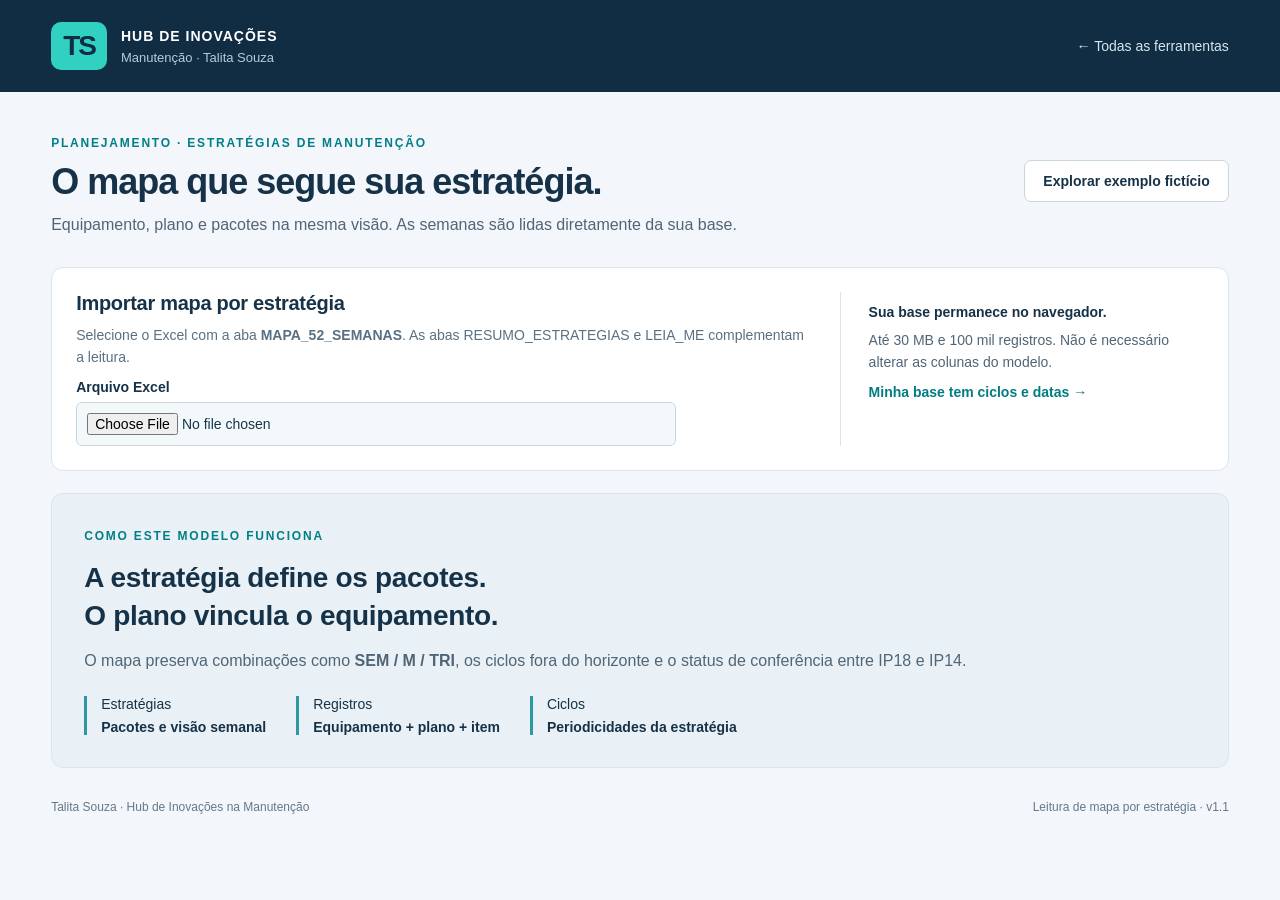
==== estrategias/index.html @ 456a7f7e "feat: hub de inovações e mapa de manutenção por estratégia" ====
<!doctype html><html lang="pt-BR"><head><meta charset="utf-8"><meta name="viewport" content="width=device-width,initial-scale=1"><meta name="description" content="Visualize seu mapa por estratégia, plano e equipamento preservando as marcações semanais da planilha."><title>Mapa por Estratégia · Hub de Manutenção</title><link rel="stylesheet" href="../assets/style.css"><link rel="stylesheet" href="../assets/strategy.css"></head><body>
<header><a class="brand" href="../hub/"><span class="brandmark">TS</span><span>HUB DE INOVAÇÕES<small>Manutenção · Talita Souza</small></span></a><a class="back" href="../hub/">← Todas as ferramentas</a></header><main>
<div class="titlebar"><div><p class="eyebrow">PLANEJAMENTO · ESTRATÉGIAS DE MANUTENÇÃO</p><h1>O mapa que segue sua estratégia.</h1><p>Equipamento, plano e pacotes na mesma visão. As semanas são lidas diretamente da sua base.</p></div><button id="demo" class="secondary">Explorar exemplo fictício</button></div>
<section class="card importbar"><div><h2>Importar mapa por estratégia</h2><p class="muted">Selecione o Excel com a aba <b>MAPA_52_SEMANAS</b>. As abas RESUMO_ESTRATEGIAS e LEIA_ME complementam a leitura.</p><label class="filelabel">Arquivo Excel<input type="file" id="file" accept=".xlsx,.xls"></label></div><aside><strong>Sua base permanece no navegador.</strong><p>Até 30 MB e 100 mil registros. Não é necessário alterar as colunas do modelo.</p><a href="../">Minha base tem ciclos e datas →</a></aside></section>
<div id="progress" class="notice" role="status" hidden></div><div id="error" class="notice danger" role="alert" hidden></div>
<section id="empty" class="card empty"><span class="eyebrow">COMO ESTE MODELO FUNCIONA</span><h2>A estratégia define os pacotes.<br>O plano vincula o equipamento.</h2><p>O mapa preserva combinações como <b>SEM / M / TRI</b>, os ciclos fora do horizonte e o status de conferência entre IP18 e IP14.</p><div class="examples"><span>Estratégias<b>Pacotes e visão semanal</b></span><span>Registros<b>Equipamento + plano + item</b></span><span>Ciclos<b>Periodicidades da estratégia</b></span></div></section>
<div id="workspace" hidden><section class="notice"><strong id="calendarTitle"></strong><p id="calendarText"></p><small>Uma marcação semanal indica presença de pacote, não a quantidade de execuções. “D” em uma semana não significa uma única manutenção diária.</small></section>
<div class="sourcebar"><p id="source" class="muted"></p><button id="export" class="secondary">↓ Exportar registros filtrados</button></div>
<section class="filters card strategyfilters"><label>Buscar equipamento, plano ou descrição<input id="search" placeholder="Digite para filtrar"></label><label>Planta<select id="plant"></select></label><label>Sistema / área<select id="area"></select></label><label>Estratégia<select id="strategy"></select></label><label>Status de cruzamento<select id="status"></select></label><label>Ciclo<select id="cycle"></select></label><button id="reset" class="textbutton">Limpar filtros</button></section>
<div class="stats"><article><span>Equipamentos</span><strong id="assets">0</strong><small>Identificadores únicos no filtro</small></article><article><span>Registros de plano / item</span><strong id="records">0</strong><small id="planCount"></small></article><article><span>Estratégias vinculadas</span><strong id="strategyCount">0</strong><small id="catalogCount"></small></article><article><span>Pendências de cruzamento</span><strong id="pending">0</strong><small id="pendingNote"></small></article></div>
<section class="card"><div class="sectionhead"><h2>Registros com pacotes por semana</h2><span class="badge">Marcação da planilha</span></div><p class="muted">Contagem de linhas com pelo menos um pacote em cada semana. Não representa HH, ordens nem execuções confirmadas.</p><div class="chartscroll"><div id="chart" class="chart"></div></div></section>
<section class="card mapcard"><div class="sectionhead"><div class="viewbuttons" role="group" aria-label="Visualização"><button data-view="strategies" aria-pressed="true">Por estratégia</button><button data-view="records" aria-pressed="false">Por registro</button><button data-view="cycles" aria-pressed="false">Por ciclo</button></div><label class="inline compact"><input type="checkbox" id="compact">Células compactas</label></div><p id="viewnote" class="muted"></p><div id="map" class="mapscroll"></div><div class="pager"><button id="prev" class="secondary">← Anterior</button><span id="pageinfo"></span><button id="next" class="secondary">Próxima →</button></div></section>
<section class="card"><div class="sectionhead"><h2>Conferência da base</h2><span id="outsidecount" class="badge"></span></div><div id="audit"></div><details><summary>Premissas e legenda do arquivo</summary><div id="notes"></div></details><p class="muted">“Não localizado em IP14” indica ausência no cruzamento fornecido. Isso não comprova que o plano inexista no SAP. A leitura não altera planos, estratégias ou marcações.</p></section></div>
<footer>Talita Souza · Hub de Inovações na Manutenção <span>Leitura de mapa por estratégia · v1.1</span></footer></main>
<dialog id="detail"><div class="sectionhead"><h2 id="detailtitle">Detalhes</h2><button id="close" class="secondary">Fechar</button></div><div id="detailbody"></div></dialog>
<script src="../assets/strategy-engine.js"></script><script src="../assets/strategy-app.js"></script></body></html>
---- assets/style.css ----
:root{font-family:Inter,"Segoe UI",Arial,sans-serif;color:#163248;background:#f3f6fa;font-size:16px;--navy:#102d43;--teal:#007f86;--line:#dbe4eb}*{box-sizing:border-box}body{margin:0}header{padding:22px 4%;background:var(--navy);color:white;display:flex;justify-content:space-between;align-items:center}.brand{display:flex;gap:14px;align-items:center;color:white;text-decoration:none;font-size:14px;font-weight:700;letter-spacing:1px}.brandmark{background:#30d1c1;color:#102d43;font-size:28px;letter-spacing:-2px;padding:8px 12px;border-radius:10px}.brand small{display:block;font-size:13px;color:#b5cbd9;font-weight:400;letter-spacing:0;margin-top:6px}.author{font-size:14px;color:#b5cbd9}.author a{color:#fff;text-decoration:none}main{max-width:1600px;margin:auto;padding:32px 4%}h1{font-size:36px;letter-spacing:-1px;margin:8px 0 10px}h2{font-size:20px;letter-spacing:-.3px;margin:0 0 18px}h2>span{margin-left:8px}p{line-height:1.55;margin:10px 0;color:#506577}.eyebrow{font-size:12px;letter-spacing:1.8px;color:var(--teal);font-weight:750}.titlebar,.sectionhead{display:flex;justify-content:space-between;gap:20px;align-items:center}.titlebar{margin-bottom:30px}.titlebar p{margin-bottom:0}button{border:0;border-radius:7px;padding:12px 18px;background:var(--teal);color:white;cursor:pointer;font:600 14px inherit;font-family:inherit;font-size:14px;font-weight:600;white-space:nowrap}button:hover{filter:brightness(.92)}button:disabled{opacity:.45;cursor:default}.secondary{background:#fff;color:#163248;border:1px solid #c8d6df}.textbutton{background:transparent;color:var(--teal);padding-left:0}nav{display:flex;gap:45px;border-bottom:1px solid var(--line);padding:0 0 18px;margin-bottom:24px;color:#627787;font-size:14px}nav span{display:flex;gap:12px}nav .active{color:var(--teal)}.workspace{display:grid;grid-template-columns:305px 1fr;gap:24px}.card{padding:24px;border:1px solid var(--line);border-radius:12px;background:white;margin-bottom:22px}.upload{display:flex;flex-direction:column;gap:8px;background:#f0faf9;border:1.5px dashed #70bdb8;border-radius:8px;padding:20px 16px;cursor:pointer;overflow:hidden}.upload strong{color:#006a70}.upload span{font-size:12px}.upload input{font-size:12px;max-width:100%;padding:5px 0;border:0;background:transparent}.privacy{font-size:12px;color:#477466}.muted{font-size:14px;color:#5a7082}label{display:block;font-size:14px;font-weight:600;margin-bottom:16px}input,select,textarea{display:block;font-family:inherit;font-size:14px;line-height:1.4;border:1px solid #c8d6df;border-radius:6px;background:#fff;color:#17354a;padding:11px 10px;width:100%;margin-top:7px}input:focus,select:focus,textarea:focus,button:focus-visible{outline:3px solid #70c9c4;outline-offset:2px}textarea{font-family:Consolas,monospace}.formgrid{display:grid;grid-template-columns:repeat(3,minmax(0,1fr));gap:0 18px}.badge{font-size:12px;background:#e9f6f3;color:#007265;padding:7px 10px;border-radius:5px}.sectionhead h2{margin:0}.sectionhead{margin-bottom:18px}.actions{display:flex;gap:14px;align-items:center;flex-wrap:wrap;margin-top:18px}.note{background:#e8f0f5;border:0}.note h2{font-size:24px;margin-top:14px}.examples{display:flex;gap:30px;margin-top:22px;font-size:14px}.examples span{border-left:3px solid #2c98a0;padding-left:14px}.examples b{display:block;margin-top:7px}.previewtable{overflow:auto;max-height:230px;margin-top:14px}table{border-collapse:separate;border-spacing:0;width:100%;font-size:13px}th,td{padding:10px;text-align:left;border-bottom:1px solid #e3eaf0;white-space:nowrap}th{background:#eff4f7;position:sticky;top:0;z-index:1}summary{cursor:pointer;font-weight:650;font-size:15px}.inline{display:flex;align-items:center;gap:10px;margin-top:18px}.inline input{width:auto;margin:0}.ok{color:#007668}.error{color:#a13f29}.filters{display:grid;grid-template-columns:2fr 1fr 1fr 1fr;gap:18px;padding-bottom:8px}.stats{display:grid;grid-template-columns:repeat(4,1fr);gap:18px;margin-bottom:24px}.stats article{background:white;border:1px solid var(--line);border-top:3px solid var(--teal);border-radius:9px;padding:22px}.stats span{font-size:14px;color:#516b7f}.stats strong{display:block;font-size:32px;letter-spacing:-1px;margin:12px 0}.stats small{font-size:12px;color:#607787}.capacity{width:205px;margin:0}.capacity input{padding:7px}.chartscroll{overflow-x:auto}.chart{display:flex;align-items:flex-end;gap:4px;height:150px;min-width:760px;padding-top:25px}.bar{flex:1;display:flex;flex-direction:column;align-items:center;justify-content:flex-end;height:100%;gap:7px;font-size:12px}.bar button{padding:0;width:100%;border-radius:3px 3px 0 0;background:#089aa2;min-height:3px}.bar:nth-child(4n) button{background:#00757b}.bar small{font-size:10px}.mapscroll{overflow:auto;max-height:650px;border:1px solid var(--line);border-radius:7px}.mapscroll table{width:max-content;min-width:100%}.mapscroll th:first-child,.mapscroll td:first-child{position:sticky;left:0;z-index:2;background:#fff;min-width:255px;max-width:310px;white-space:normal;border-right:1px solid var(--line)}.mapscroll th:first-child{z-index:3;background:#eff4f7}.mapscroll td{padding:6px 4px;min-width:36px;text-align:center;height:53px}.mapscroll td:first-child{text-align:left;padding:9px 14px}.mapscroll th{font-size:12px;text-align:center;padding:10px 5px}.mapscroll small{display:block;font-size:12px;color:#688092;margin-top:4px}.cell{width:27px;min-height:27px;border-radius:4px;padding:5px 0;font-size:12px}.c0{background:#007f86;color:white}.c1{background:#246ac0;color:white}.c2{background:#7354b7;color:white}.c3{background:#c07715;color:white}.legend{display:flex;gap:15px;font-size:12px;flex-wrap:wrap}.legend i{display:inline-block;width:10px;height:10px;border-radius:2px;margin-right:5px}.pager{display:flex;justify-content:space-between;align-items:center;margin-top:20px;font-size:14px}#dashboard{scroll-margin-top:20px}footer{display:flex;justify-content:space-between;font-size:12px;color:#64788a;padding:10px 0}dialog{border:1px solid var(--line);border-radius:12px;padding:25px;max-width:900px;width:90%;max-height:85vh}dialog::backdrop{background:#102d4380}#detailbody{overflow:auto}#message{position:fixed;bottom:25px;right:25px;max-width:500px;z-index:20;background:#823422;color:white;padding:18px 25px;border-radius:10px;box-shadow:0 5px 20px #0003}[hidden]{display:none!important}.help{margin-top:24px}.help p{font-size:14px}@media(max-width:1050px){.workspace{grid-template-columns:270px 1fr}.formgrid{grid-template-columns:repeat(2,1fr)}.stats{grid-template-columns:repeat(2,1fr)}.filters{grid-template-columns:1fr 1fr}.sectionhead{align-items:flex-start;flex-wrap:wrap}}@media(max-width:700px){header{padding:16px}.brand{font-size:12px}.author{display:none}main{padding:22px 16px}h1{font-size:28px}.titlebar{align-items:flex-start;flex-direction:column;gap:15px}nav{gap:18px;font-size:12px}nav b{font-weight:500}.workspace{display:block}.formgrid{grid-template-columns:1fr 1fr}.card{padding:18px}.badge{display:none}.examples{gap:15px;flex-wrap:wrap}.stats{gap:10px}.stats article{padding:15px}.filters{grid-template-columns:1fr}.stats strong{font-size:28px}footer{display:block;line-height:2}.pager{gap:6px}.pager button{padding:10px}.help{margin-top:20px}}@media print{@page{size:A3 landscape;margin:10mm}header,.titlebar,nav,.workspace,.help,footer,.filters,.actions,.pager,.capacity,#message{display:none!important}main{padding:0;max-width:none}body{background:white}#dashboard{display:block}.card{break-inside:avoid;padding:8px;margin-bottom:12px}.mapscroll{max-height:none;overflow:visible}.mapscroll table{width:100%;table-layout:fixed}.mapscroll th,.mapscroll td{min-width:0;padding:2px;font-size:7px}.mapscroll th:first-child,.mapscroll td:first-child{min-width:0;max-width:none;width:150px;position:static;font-size:9px}.mapscroll small{font-size:7px}.cell{width:100%;font-size:8px;padding:3px 0;min-height:15px}*{-webkit-print-color-adjust:exact;print-color-adjust:exact}.stats strong{font-size:24px}}
---- assets/strategy.css ----
.back{color:#d5e6ef;font-size:14px;text-decoration:none}.importbar{display:grid;grid-template-columns:2fr 1fr;gap:35px}.importbar h2{margin-bottom:8px}.importbar aside{border-left:1px solid #d8e5ea;padding:12px 0 12px 28px;font-size:14px}.importbar aside p{font-size:14px}.importbar a{color:#007d83;font-weight:600;text-decoration:none}.filelabel{margin-bottom:0;max-width:600px}.filelabel input{padding:10px;background:#f3f9fa}.notice{padding:18px 23px;background:#fff6de;border:1px solid #edcf7f;border-left:4px solid #d99d17;border-radius:8px;margin-bottom:20px;color:#604913}.notice p{color:#705c2a;font-size:14px;margin:7px 0}.notice small{font-size:12px}.notice.danger{background:#fff0eb;color:#9e3924;border-color:#de9f8d}.notice.danger p{color:#9e3924}.empty{padding:32px;background:#e9f1f6;max-width:none}.empty h2{font-size:28px;line-height:1.35;margin:15px 0}.sourcebar{display:flex;align-items:center;justify-content:space-between;gap:20px;margin-bottom:20px}.strategyfilters{grid-template-columns:2fr 1fr 1fr}.strategyfilters label{margin-bottom:4px}.strategyfilters{padding-bottom:18px}.viewbuttons{display:flex;gap:5px;background:#edf3f6;padding:5px;border-radius:8px}.viewbuttons button{background:transparent;color:#496579}.viewbuttons button[aria-pressed=true]{background:#12374a;color:#fff}.compact{margin:0;font-size:13px}.mapscroll{max-height:620px}.mapscroll td{min-width:112px;max-width:150px;white-space:normal;padding:7px 5px;vertical-align:top}.mapscroll td:first-child{min-width:270px;max-width:330px}.mapscroll th{min-width:112px}.mapscroll th:first-child{min-width:270px}.mapscroll.compactcells td,.mapscroll.compactcells th{min-width:50px}.mapscroll.compactcells td:first-child,.mapscroll.compactcells th:first-child{min-width:270px}.weekcell{background:#e5f4f2;color:#17564f;padding:6px;width:100%;min-height:34px;font-size:12px;white-space:normal;line-height:1.6;border:1px solid #c7e7e0}.weekcell:hover{background:#cae9e5}.weekcell span{display:inline-block;background:#fff;border-radius:3px;padding:0 4px;margin:2px;color:#185750}.weekcell small{font-size:11px;color:#3f736e}.namebutton{padding:0;background:transparent;color:#145b79;white-space:normal;text-align:left;font-size:14px;line-height:1.45}.subtle{color:#698095}.cycleyes{font-size:16px;font-weight:700;color:#00746e}.cyclesview td,.cyclesview th{min-width:110px}.auditgrid{display:flex;gap:12px;flex-wrap:wrap;margin-bottom:20px}.audititem{background:#f0f5f7;border:1px solid #d9e4e9;border-radius:7px;padding:13px 17px;font-size:14px}.audititem b{display:block;font-size:23px;margin-top:6px}.info-row{padding:12px 0;border-bottom:1px solid #e0e7ed}.info-row b{font-size:14px}.info-row p{font-size:14px;margin:5px 0}.detailtable{max-height:450px;overflow:auto}.detailtable td{white-space:normal;min-width:110px}.mutedwarning{font-size:13px;color:#875710}.sourcebar .muted{overflow-wrap:anywhere}@media(max-width:700px){.importbar{grid-template-columns:1fr;gap:12px}.importbar aside{border:0;border-top:1px solid #d8e5ea;padding:16px 0 0}.strategyfilters{grid-template-columns:1fr 1fr}.strategyfilters label:first-child{grid-column:1/-1}.sourcebar{align-items:flex-start;flex-direction:column}.viewbuttons{width:100%}.viewbuttons button{padding:10px;font-size:13px;flex:1}.back{font-size:12px;max-width:120px;text-align:right}.empty h2{font-size:24px}}
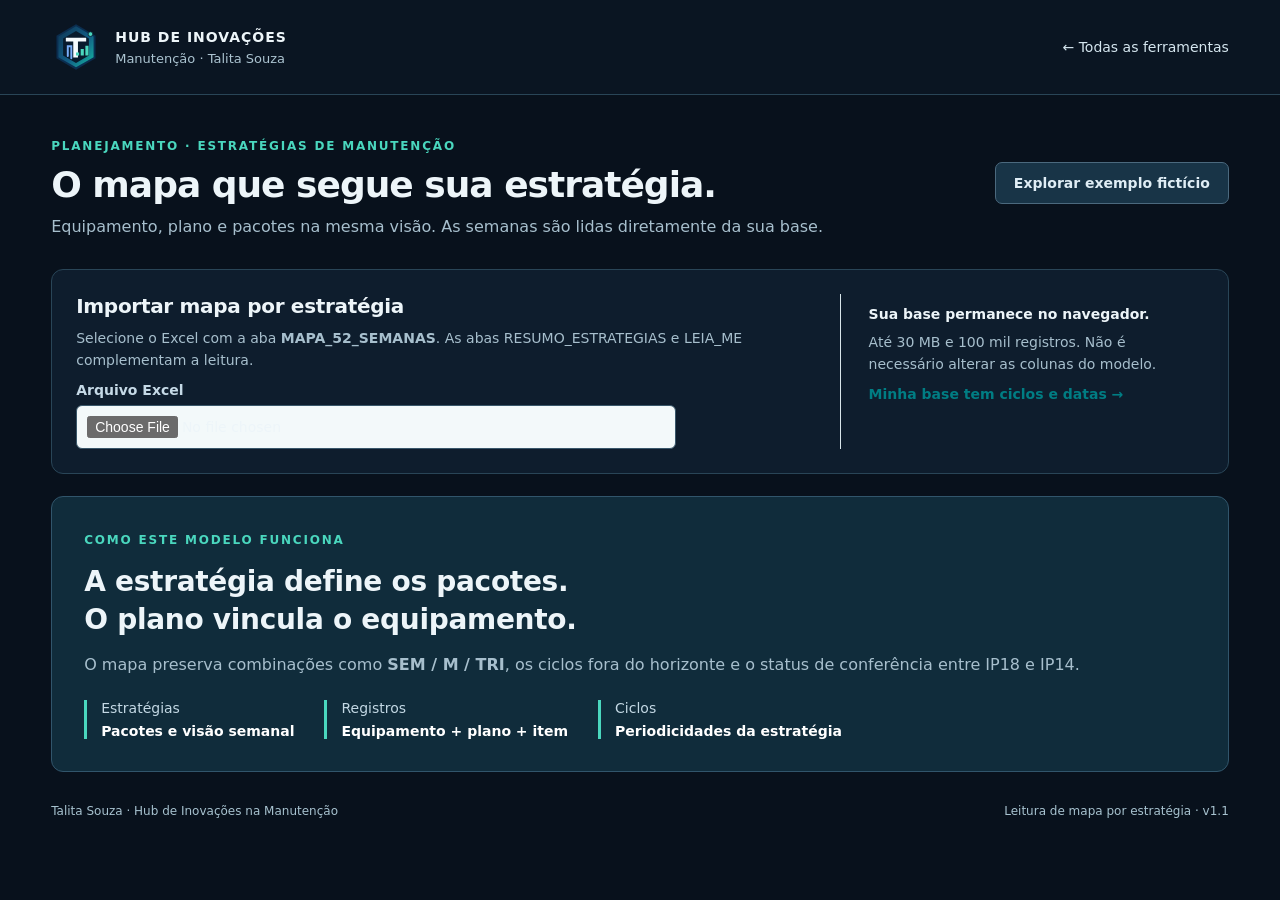
==== commit e6e26e53: "design: aplicar paleta e identidade Talita Souza aos mapas (#2)" ====
--- a/estrategias/index.html
+++ b/estrategias/index.html
@@ -1,5 +1,5 @@
-<!doctype html><html lang="pt-BR"><head><meta charset="utf-8"><meta name="viewport" content="width=device-width,initial-scale=1"><meta name="description" content="Visualize seu mapa por estratégia, plano e equipamento preservando as marcações semanais da planilha."><title>Mapa por Estratégia · Hub de Manutenção</title><link rel="stylesheet" href="../assets/style.css"><link rel="stylesheet" href="../assets/strategy.css"></head><body>
-<header><a class="brand" href="../hub/"><span class="brandmark">TS</span><span>HUB DE INOVAÇÕES<small>Manutenção · Talita Souza</small></span></a><a class="back" href="../hub/">← Todas as ferramentas</a></header><main>
+<!doctype html><html lang="pt-BR"><head><meta charset="utf-8"><meta name="viewport" content="width=device-width,initial-scale=1"><meta name="theme-color" content="#08111c"><link rel="icon" href="../assets/talita-mark.svg" type="image/svg+xml"><meta name="description" content="Visualize seu mapa por estratégia, plano e equipamento preservando as marcações semanais da planilha."><title>Mapa por Estratégia · Hub de Manutenção</title><link rel="stylesheet" href="../assets/style.css"><link rel="stylesheet" href="../assets/strategy.css"><link rel="stylesheet" href="../assets/brand-theme.css?v=20261016"></head><body>
+<header><a class="brand" href="../hub/"><span class="brandmark"><img src="../assets/talita-mark.svg" width="50" height="50" alt=""></span><span>HUB DE INOVAÇÕES<small>Manutenção · Talita Souza</small></span></a><a class="back" href="../hub/">← Todas as ferramentas</a></header><main>
 <div class="titlebar"><div><p class="eyebrow">PLANEJAMENTO · ESTRATÉGIAS DE MANUTENÇÃO</p><h1>O mapa que segue sua estratégia.</h1><p>Equipamento, plano e pacotes na mesma visão. As semanas são lidas diretamente da sua base.</p></div><button id="demo" class="secondary">Explorar exemplo fictício</button></div>
 <section class="card importbar"><div><h2>Importar mapa por estratégia</h2><p class="muted">Selecione o Excel com a aba <b>MAPA_52_SEMANAS</b>. As abas RESUMO_ESTRATEGIAS e LEIA_ME complementam a leitura.</p><label class="filelabel">Arquivo Excel<input type="file" id="file" accept=".xlsx,.xls"></label></div><aside><strong>Sua base permanece no navegador.</strong><p>Até 30 MB e 100 mil registros. Não é necessário alterar as colunas do modelo.</p><a href="../">Minha base tem ciclos e datas →</a></aside></section>
 <div id="progress" class="notice" role="status" hidden></div><div id="error" class="notice danger" role="alert" hidden></div>
--- a/assets/style.css
+++ b/assets/style.css
@@ -1 +1,5 @@
-:root{font-family:Inter,"Segoe UI",Arial,sans-serif;color:#163248;background:#f3f6fa;font-size:16px;--navy:#102d43;--teal:#007f86;--line:#dbe4eb}*{box-sizing:border-box}body{margin:0}header{padding:22px 4%;background:var(--navy);color:white;display:flex;justify-content:space-between;align-items:center}.brand{display:flex;gap:14px;align-items:center;color:white;text-decoration:none;font-size:14px;font-weight:700;letter-spacing:1px}.brandmark{background:#30d1c1;color:#102d43;font-size:28px;letter-spacing:-2px;padding:8px 12px;border-radius:10px}.brand small{display:block;font-size:13px;color:#b5cbd9;font-weight:400;letter-spacing:0;margin-top:6px}.author{font-size:14px;color:#b5cbd9}.author a{color:#fff;text-decoration:none}main{max-width:1600px;margin:auto;padding:32px 4%}h1{font-size:36px;letter-spacing:-1px;margin:8px 0 10px}h2{font-size:20px;letter-spacing:-.3px;margin:0 0 18px}h2>span{margin-left:8px}p{line-height:1.55;margin:10px 0;color:#506577}.eyebrow{font-size:12px;letter-spacing:1.8px;color:var(--teal);font-weight:750}.titlebar,.sectionhead{display:flex;justify-content:space-between;gap:20px;align-items:center}.titlebar{margin-bottom:30px}.titlebar p{margin-bottom:0}button{border:0;border-radius:7px;padding:12px 18px;background:var(--teal);color:white;cursor:pointer;font:600 14px inherit;font-family:inherit;font-size:14px;font-weight:600;white-space:nowrap}button:hover{filter:brightness(.92)}button:disabled{opacity:.45;cursor:default}.secondary{background:#fff;color:#163248;border:1px solid #c8d6df}.textbutton{background:transparent;color:var(--teal);padding-left:0}nav{display:flex;gap:45px;border-bottom:1px solid var(--line);padding:0 0 18px;margin-bottom:24px;color:#627787;font-size:14px}nav span{display:flex;gap:12px}nav .active{color:var(--teal)}.workspace{display:grid;grid-template-columns:305px 1fr;gap:24px}.card{padding:24px;border:1px solid var(--line);border-radius:12px;background:white;margin-bottom:22px}.upload{display:flex;flex-direction:column;gap:8px;background:#f0faf9;border:1.5px dashed #70bdb8;border-radius:8px;padding:20px 16px;cursor:pointer;overflow:hidden}.upload strong{color:#006a70}.upload span{font-size:12px}.upload input{font-size:12px;max-width:100%;padding:5px 0;border:0;background:transparent}.privacy{font-size:12px;color:#477466}.muted{font-size:14px;color:#5a7082}label{display:block;font-size:14px;font-weight:600;margin-bottom:16px}input,select,textarea{display:block;font-family:inherit;font-size:14px;line-height:1.4;border:1px solid #c8d6df;border-radius:6px;background:#fff;color:#17354a;padding:11px 10px;width:100%;margin-top:7px}input:focus,select:focus,textarea:focus,button:focus-visible{outline:3px solid #70c9c4;outline-offset:2px}textarea{font-family:Consolas,monospace}.formgrid{display:grid;grid-template-columns:repeat(3,minmax(0,1fr));gap:0 18px}.badge{font-size:12px;background:#e9f6f3;color:#007265;padding:7px 10px;border-radius:5px}.sectionhead h2{margin:0}.sectionhead{margin-bottom:18px}.actions{display:flex;gap:14px;align-items:center;flex-wrap:wrap;margin-top:18px}.note{background:#e8f0f5;border:0}.note h2{font-size:24px;margin-top:14px}.examples{display:flex;gap:30px;margin-top:22px;font-size:14px}.examples span{border-left:3px solid #2c98a0;padding-left:14px}.examples b{display:block;margin-top:7px}.previewtable{overflow:auto;max-height:230px;margin-top:14px}table{border-collapse:separate;border-spacing:0;width:100%;font-size:13px}th,td{padding:10px;text-align:left;border-bottom:1px solid #e3eaf0;white-space:nowrap}th{background:#eff4f7;position:sticky;top:0;z-index:1}summary{cursor:pointer;font-weight:650;font-size:15px}.inline{display:flex;align-items:center;gap:10px;margin-top:18px}.inline input{width:auto;margin:0}.ok{color:#007668}.error{color:#a13f29}.filters{display:grid;grid-template-columns:2fr 1fr 1fr 1fr;gap:18px;padding-bottom:8px}.stats{display:grid;grid-template-columns:repeat(4,1fr);gap:18px;margin-bottom:24px}.stats article{background:white;border:1px solid var(--line);border-top:3px solid var(--teal);border-radius:9px;padding:22px}.stats span{font-size:14px;color:#516b7f}.stats strong{display:block;font-size:32px;letter-spacing:-1px;margin:12px 0}.stats small{font-size:12px;color:#607787}.capacity{width:205px;margin:0}.capacity input{padding:7px}.chartscroll{overflow-x:auto}.chart{display:flex;align-items:flex-end;gap:4px;height:150px;min-width:760px;padding-top:25px}.bar{flex:1;display:flex;flex-direction:column;align-items:center;justify-content:flex-end;height:100%;gap:7px;font-size:12px}.bar button{padding:0;width:100%;border-radius:3px 3px 0 0;background:#089aa2;min-height:3px}.bar:nth-child(4n) button{background:#00757b}.bar small{font-size:10px}.mapscroll{overflow:auto;max-height:650px;border:1px solid var(--line);border-radius:7px}.mapscroll table{width:max-content;min-width:100%}.mapscroll th:first-child,.mapscroll td:first-child{position:sticky;left:0;z-index:2;background:#fff;min-width:255px;max-width:310px;white-space:normal;border-right:1px solid var(--line)}.mapscroll th:first-child{z-index:3;background:#eff4f7}.mapscroll td{padding:6px 4px;min-width:36px;text-align:center;height:53px}.mapscroll td:first-child{text-align:left;padding:9px 14px}.mapscroll th{font-size:12px;text-align:center;padding:10px 5px}.mapscroll small{display:block;font-size:12px;color:#688092;margin-top:4px}.cell{width:27px;min-height:27px;border-radius:4px;padding:5px 0;font-size:12px}.c0{background:#007f86;color:white}.c1{background:#246ac0;color:white}.c2{background:#7354b7;color:white}.c3{background:#c07715;color:white}.legend{display:flex;gap:15px;font-size:12px;flex-wrap:wrap}.legend i{display:inline-block;width:10px;height:10px;border-radius:2px;margin-right:5px}.pager{display:flex;justify-content:space-between;align-items:center;margin-top:20px;font-size:14px}#dashboard{scroll-margin-top:20px}footer{display:flex;justify-content:space-between;font-size:12px;color:#64788a;padding:10px 0}dialog{border:1px solid var(--line);border-radius:12px;padding:25px;max-width:900px;width:90%;max-height:85vh}dialog::backdrop{background:#102d4380}#detailbody{overflow:auto}#message{position:fixed;bottom:25px;right:25px;max-width:500px;z-index:20;background:#823422;color:white;padding:18px 25px;border-radius:10px;box-shadow:0 5px 20px #0003}[hidden]{display:none!important}.help{margin-top:24px}.help p{font-size:14px}@media(max-width:1050px){.workspace{grid-template-columns:270px 1fr}.formgrid{grid-template-columns:repeat(2,1fr)}.stats{grid-template-columns:repeat(2,1fr)}.filters{grid-template-columns:1fr 1fr}.sectionhead{align-items:flex-start;flex-wrap:wrap}}@media(max-width:700px){header{padding:16px}.brand{font-size:12px}.author{display:none}main{padding:22px 16px}h1{font-size:28px}.titlebar{align-items:flex-start;flex-direction:column;gap:15px}nav{gap:18px;font-size:12px}nav b{font-weight:500}.workspace{display:block}.formgrid{grid-template-columns:1fr 1fr}.card{padding:18px}.badge{display:none}.examples{gap:15px;flex-wrap:wrap}.stats{gap:10px}.stats article{padding:15px}.filters{grid-template-columns:1fr}.stats strong{font-size:28px}footer{display:block;line-height:2}.pager{gap:6px}.pager button{padding:10px}.help{margin-top:20px}}@media print{@page{size:A3 landscape;margin:10mm}header,.titlebar,nav,.workspace,.help,footer,.filters,.actions,.pager,.capacity,#message{display:none!important}main{padding:0;max-width:none}body{background:white}#dashboard{display:block}.card{break-inside:avoid;padding:8px;margin-bottom:12px}.mapscroll{max-height:none;overflow:visible}.mapscroll table{width:100%;table-layout:fixed}.mapscroll th,.mapscroll td{min-width:0;padding:2px;font-size:7px}.mapscroll th:first-child,.mapscroll td:first-child{min-width:0;max-width:none;width:150px;position:static;font-size:9px}.mapscroll small{font-size:7px}.cell{width:100%;font-size:8px;padding:3px 0;min-height:15px}*{-webkit-print-color-adjust:exact;print-color-adjust:exact}.stats strong{font-size:24px}}
+:root{font-family:Inter,"Segoe UI",Arial,sans-serif;color:#163248;background:#f3f6fa;font-size:16px;--navy:#102d43;--teal:#007f86;--line:#dbe4eb}*{box-sizing:border-box}body{margin:0}header{padding:22px 4%;background:var(--navy);color:white;display:flex;justify-content:space-between;align-items:center}.brand{display:flex;gap:14px;align-items:center;color:white;text-decoration:none;font-size:14px;font-weight:700;letter-spacing:1px}.brandmark{background:#30d1c1;color:#102d43;font-size:28px;letter-spacing:-2px;padding:8px 12px;border-radius:10px}.brand small{display:block;font-size:13px;color:#b5cbd9;font-weight:400;letter-spacing:0;margin-top:6px}.author{font-size:14px;color:#b5cbd9}.author a{color:#fff;text-decoration:none}main{max-width:1600px;margin:auto;padding:32px 4%}h1{font-size:36px;letter-spacing:-1px;margin:8px 0 10px}h2{font-size:20px;letter-spacing:-.3px;margin:0 0 18px}h2>span{margin-left:8px}p{line-height:1.55;margin:10px 0;color:#506577}.eyebrow{font-size:12px;letter-spacing:1.8px;color:var(--teal);font-weight:750}.titlebar,.sectionhead{display:flex;justify-content:space-between;gap:20px;align-items:center}.titlebar{margin-bottom:30px}.titlebar p{margin-bottom:0}button{border:0;border-radius:7px;padding:12px 18px;background:var(--teal);color:white;cursor:pointer;font:600 14px inherit;font-family:inherit;font-size:14px;font-weight:600;white-space:nowrap}button:hover{filter:brightness(.92)}button:disabled{opacity:.45;cursor:default}.secondary{background:#fff;color:#163248;border:1px solid #c8d6df}.textbutton{background:transparent;color:var(--teal);padding-left:0}nav{display:flex;gap:45px;border-bottom:1px solid var(--line);padding:0 0 18px;margin-bottom:24px;color:#627787;font-size:14px}nav span{display:flex;gap:12px}nav .active{color:var(--teal)}.workspace{display:grid;grid-template-columns:305px minmax(0,1fr);gap:24px}.card{padding:24px;border:1px solid var(--line);border-radius:12px;background:white;margin-bottom:22px}.upload{display:flex;flex-direction:column;gap:8px;background:#f0faf9;border:1.5px dashed #70bdb8;border-radius:8px;padding:20px 16px;cursor:pointer;overflow:hidden}.upload strong{color:#006a70}.upload span{font-size:12px}.upload input{font-size:12px;max-width:100%;padding:5px 0;border:0;background:transparent}.privacy{font-size:12px;color:#477466}.muted{font-size:14px;color:#5a7082}label{display:block;font-size:14px;font-weight:600;margin-bottom:16px}input,select,textarea{display:block;font-family:inherit;font-size:14px;line-height:1.4;border:1px solid #c8d6df;border-radius:6px;background:#fff;color:#17354a;padding:11px 10px;width:100%;margin-top:7px}input:focus,select:focus,textarea:focus,button:focus-visible{outline:3px solid #70c9c4;outline-offset:2px}textarea{font-family:Consolas,monospace}.formgrid{display:grid;grid-template-columns:repeat(3,minmax(0,1fr));gap:0 18px}.badge{font-size:12px;background:#e9f6f3;color:#007265;padding:7px 10px;border-radius:5px}.sectionhead h2{margin:0}.sectionhead{margin-bottom:18px}.actions{display:flex;gap:14px;align-items:center;flex-wrap:wrap;margin-top:18px}.note{background:#e8f0f5;border:0}.note h2{font-size:24px;margin-top:14px}.examples{display:flex;gap:30px;margin-top:22px;font-size:14px}.examples span{border-left:3px solid #2c98a0;padding-left:14px}.examples b{display:block;margin-top:7px}.previewtable{overflow:auto;max-height:230px;margin-top:14px}table{border-collapse:separate;border-spacing:0;width:100%;font-size:13px}th,td{padding:10px;text-align:left;border-bottom:1px solid #e3eaf0;white-space:nowrap}th{background:#eff4f7;position:sticky;top:0;z-index:1}summary{cursor:pointer;font-weight:650;font-size:15px}.inline{display:flex;align-items:center;gap:10px;margin-top:18px}.inline input{width:auto;margin:0}.ok{color:#007668}.error{color:#a13f29}.filters{display:grid;grid-template-columns:2fr 1fr 1fr 1fr;gap:18px;padding-bottom:8px}.stats{display:grid;grid-template-columns:repeat(4,1fr);gap:18px;margin-bottom:24px}.stats article{background:white;border:1px solid var(--line);border-top:3px solid var(--teal);border-radius:9px;padding:22px}.stats span{font-size:14px;color:#516b7f}.stats strong{display:block;font-size:32px;letter-spacing:-1px;margin:12px 0}.stats small{font-size:12px;color:#607787}.capacity{width:205px;margin:0}.capacity input{padding:7px}.chartscroll{overflow-x:auto}.chart{display:flex;align-items:flex-end;gap:4px;height:150px;min-width:760px;padding-top:25px}.bar{flex:1;display:flex;flex-direction:column;align-items:center;justify-content:flex-end;height:100%;gap:7px;font-size:12px}.bar button{padding:0;width:100%;border-radius:3px 3px 0 0;background:#089aa2;min-height:3px}.bar:nth-child(4n) button{background:#00757b}.bar small{font-size:10px}.mapscroll{overflow:auto;max-height:650px;border:1px solid var(--line);border-radius:7px}.mapscroll table{width:max-content;min-width:100%}.mapscroll th:first-child,.mapscroll td:first-child{position:sticky;left:0;z-index:2;background:#fff;min-width:255px;max-width:310px;white-space:normal;border-right:1px solid var(--line)}.mapscroll th:first-child{z-index:3;background:#eff4f7}.mapscroll td{padding:6px 4px;min-width:36px;text-align:center;height:53px}.mapscroll td:first-child{text-align:left;padding:9px 14px}.mapscroll th{font-size:12px;text-align:center;padding:10px 5px}.mapscroll small{display:block;font-size:12px;color:#688092;margin-top:4px}.cell{width:27px;min-height:27px;border-radius:4px;padding:5px 0;font-size:12px}.c0{background:#007f86;color:white}.c1{background:#246ac0;color:white}.c2{background:#7354b7;color:white}.c3{background:#c07715;color:white}.legend{display:flex;gap:15px;font-size:12px;flex-wrap:wrap}.legend i{display:inline-block;width:10px;height:10px;border-radius:2px;margin-right:5px}.pager{display:flex;justify-content:space-between;align-items:center;margin-top:20px;font-size:14px}#dashboard{scroll-margin-top:20px}footer{display:flex;justify-content:space-between;font-size:12px;color:#64788a;padding:10px 0}dialog{border:1px solid var(--line);border-radius:12px;padding:25px;max-width:900px;width:90%;max-height:85vh}dialog::backdrop{background:#102d4380}#detailbody{overflow:auto}#message{position:fixed;bottom:25px;right:25px;max-width:500px;z-index:20;background:#823422;color:white;padding:18px 25px;border-radius:10px;box-shadow:0 5px 20px #0003}[hidden]{display:none!important}.help{margin-top:24px}.help p{font-size:14px}@media(max-width:1050px){.workspace{grid-template-columns:270px minmax(0,1fr)}.formgrid{grid-template-columns:repeat(2,1fr)}.stats{grid-template-columns:repeat(2,1fr)}.filters{grid-template-columns:1fr 1fr}.sectionhead{align-items:flex-start;flex-wrap:wrap}}@media(max-width:700px){header{padding:16px}.brand{font-size:12px}.author{display:none}main{padding:22px 16px}h1{font-size:28px}.titlebar{align-items:flex-start;flex-direction:column;gap:15px}nav{gap:18px;font-size:12px}nav b{font-weight:500}.workspace{display:block}.formgrid{grid-template-columns:1fr 1fr}.card{padding:18px}.badge{display:none}.examples{gap:15px;flex-wrap:wrap}.stats{gap:10px}.stats article{padding:15px}.filters{grid-template-columns:1fr}.stats strong{font-size:28px}footer{display:block;line-height:2}.pager{gap:6px}.pager button{padding:10px}.help{margin-top:20px}}@media print{@page{size:A3 landscape;margin:10mm}header,.titlebar,nav,.workspace,.help,footer,.filters,.actions,.pager,.capacity,#message{display:none!important}main{padding:0;max-width:none}body{background:white}#dashboard{display:block}.card{break-inside:avoid;padding:8px;margin-bottom:12px}.mapscroll{max-height:none;overflow:visible}.mapscroll table{width:100%;table-layout:fixed}.mapscroll th,.mapscroll td{min-width:0;padding:2px;font-size:7px}.mapscroll th:first-child,.mapscroll td:first-child{min-width:0;max-width:none;width:150px;position:static;font-size:9px}.mapscroll small{font-size:7px}.cell{width:100%;font-size:8px;padding:3px 0;min-height:15px}*{-webkit-print-color-adjust:exact;print-color-adjust:exact}.stats strong{font-size:24px}}
+
+/* Keep wide spreadsheet previews inside their panel. */
+.workspace>*{min-width:0}.previewtable,.mapscroll,.chartscroll{min-width:0;max-width:100%}.formgrid>*,.filters>*{min-width:0}select{max-width:100%}.previewtable{overscroll-behavior-x:contain}.previewtable table{width:max-content;min-width:100%}.previewtable th,.previewtable td{max-width:280px;overflow:hidden;text-overflow:ellipsis}
+@media(max-width:700px){.formgrid{grid-template-columns:minmax(0,1fr)}nav{flex-wrap:wrap;gap:12px 18px}.sectionhead{flex-wrap:wrap}.pager{flex-wrap:wrap}.stats{grid-template-columns:repeat(2,minmax(0,1fr))}}
--- a/assets/brand-theme.css
+++ b/assets/brand-theme.css
@@ -0,0 +1,23 @@
+/* Família visual Talita Souza — base Reliability Lab. Ajustes apenas de apresentação. */
+:root{--navy:#081b2e;--teal:#4ad7be;--line:#294557;background:#08111c;color:#edf5f9;font-family:Inter,ui-sans-serif,system-ui,-apple-system,"Segoe UI",sans-serif;color-scheme:dark}
+body{background:#08111c;color:#edf5f9}
+header{background:#0a1522;border-bottom:1px solid #294557}
+.brand,.author,.author a{color:#edf5f9}.brand small,.author{color:#abc3d0}
+.brandmark{display:grid;place-items:center;width:50px;height:50px;padding:0;background:transparent;border-radius:9px}.brandmark img{width:50px;height:50px;display:block}
+main{color:#edf5f9}h1,h2,summary,strong{color:#edf5f9}
+p,.muted{color:#a7bfcd}.eyebrow{color:var(--teal)}nav{color:#a4bbcb}nav .active{color:var(--teal)}
+.card,.stats article{background:#0e1d2d;border:1px solid #294557;color:#edf5f9}
+.note,.empty{background:#102c3b;border-color:#31556b}.note p,.note h2{color:#edf5f9}
+.upload{background:#132f3a;border-color:#3b8d88}.upload strong,.textbutton{color:#65e9d0}.upload span,.privacy{color:#a6c6cf}
+label{color:#c5d9e6}input,select,textarea{background:#13283a;color:#edf5f9;border-color:#39576a}input::placeholder,textarea::placeholder{color:#90a8b9}
+input:focus,select:focus,textarea:focus,button:focus-visible{outline:3px solid #4ad7be;outline-offset:2px}
+button{background:#4ad7be;color:#082b32}button:hover{background:#79ebd7}.secondary{background:#183447;color:#dfedf5;border-color:#4b697e}
+.badge{background:#17443f;color:#a2f9e3}
+.examples span{color:#c3d8e4;border-left-color:#4ad7be}.examples b{color:#fff}
+th{background:#18374b;color:#e3f2fa}td,th{border-color:#294557}td{color:#d6e6ee}
+.stats article{border-top:3px solid #4ad7be}.stats span,.stats small{color:#a0b6c8}.stats strong{color:#fff}
+.filters{background:#0e1d2d}.chartscroll,.mapscroll,.previewtable{background:#0e1d2d;color:#d6e8f0}
+.ok{color:#91edcd}.error{color:#ffa18e}
+.note,.notice:not(.danger){border-color:#375568}
+dialog{background:#0e1d2d;color:#edf5f9;border:1px solid #375568}
+footer{color:#a7c2cf;border-color:#28475a}
